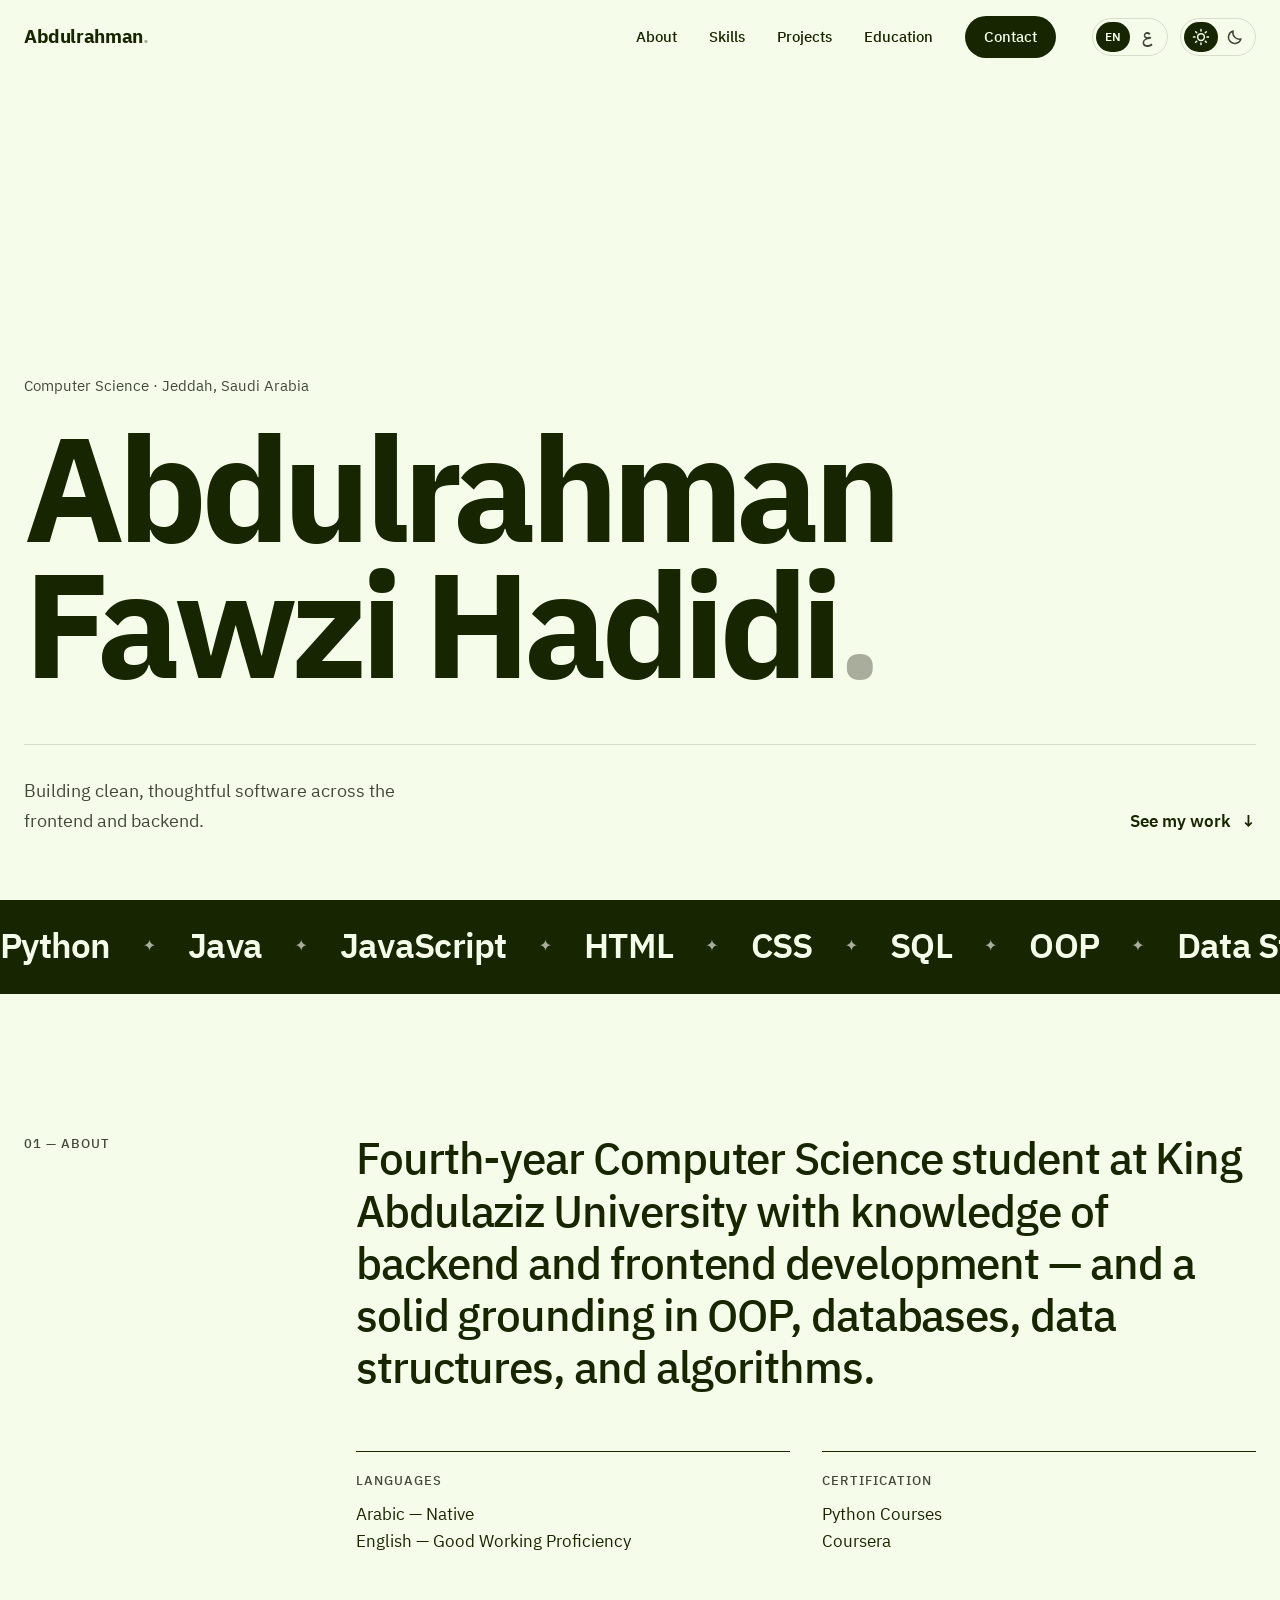
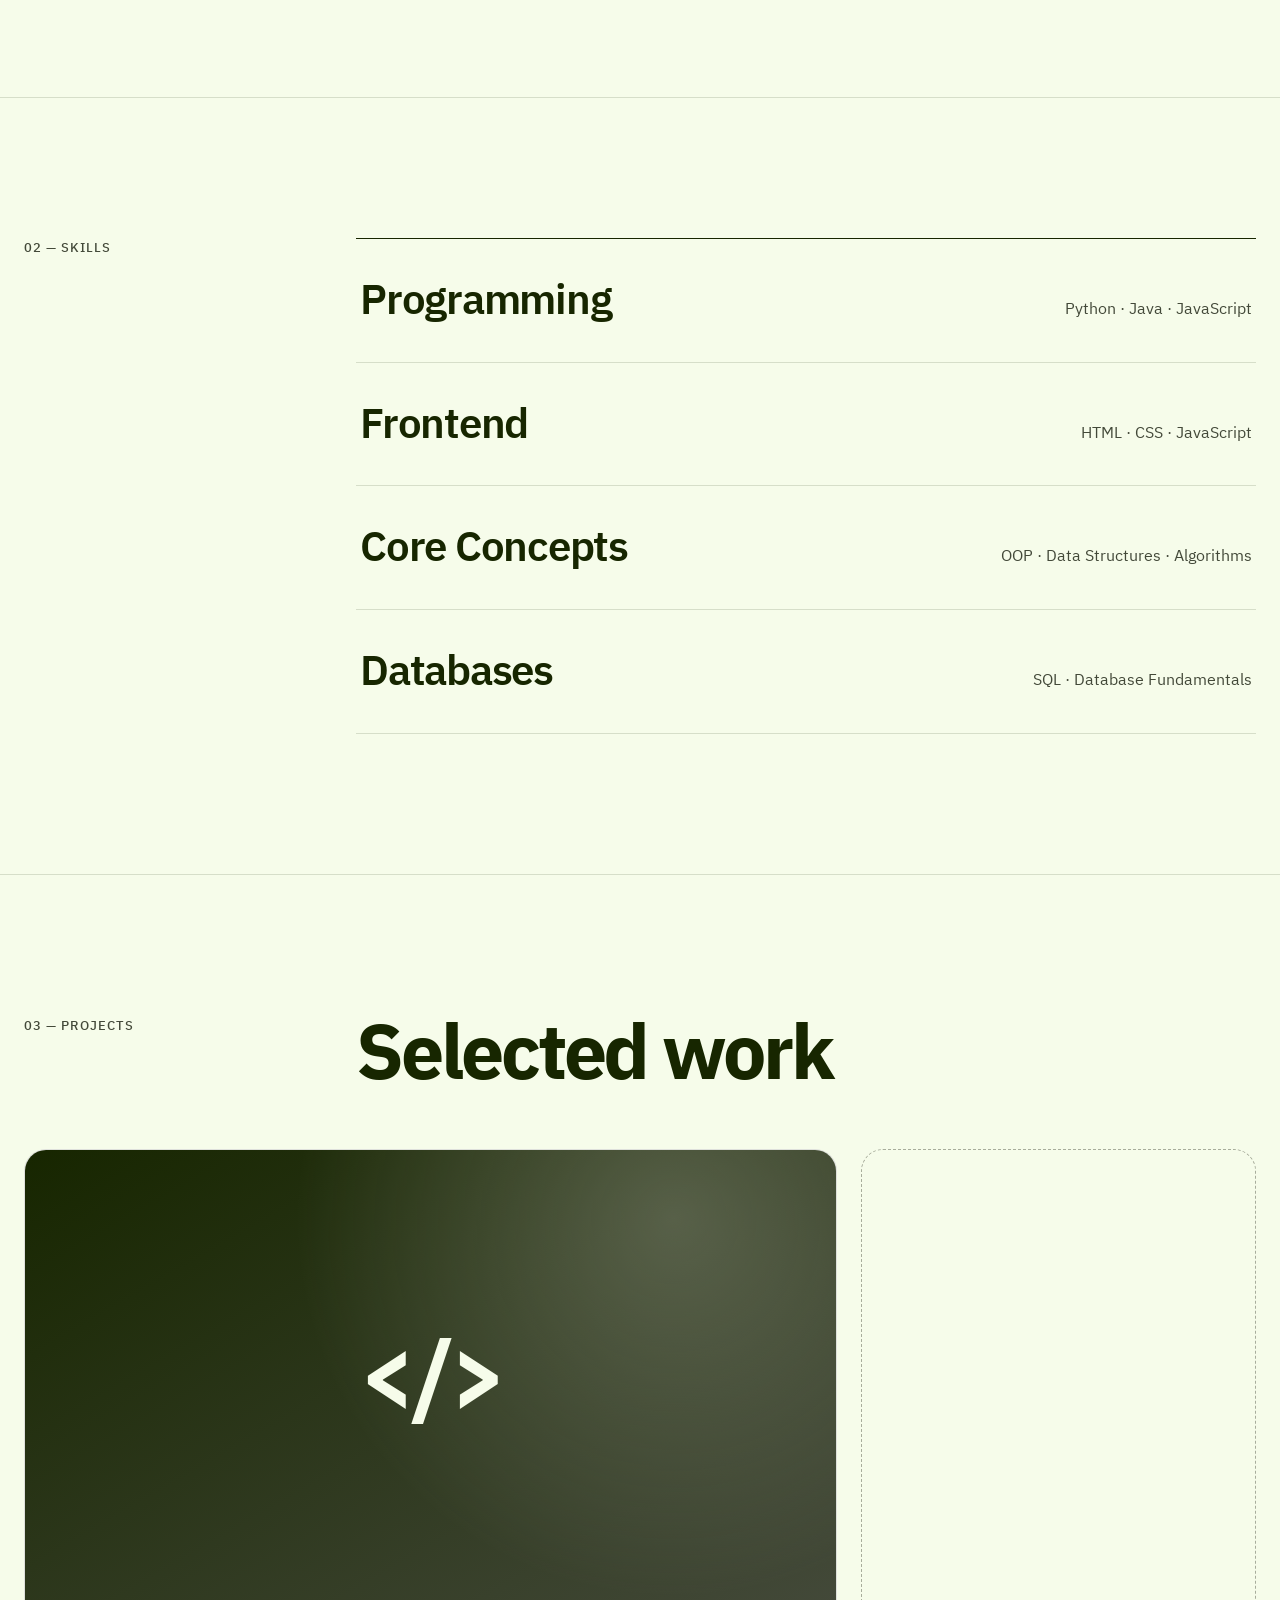
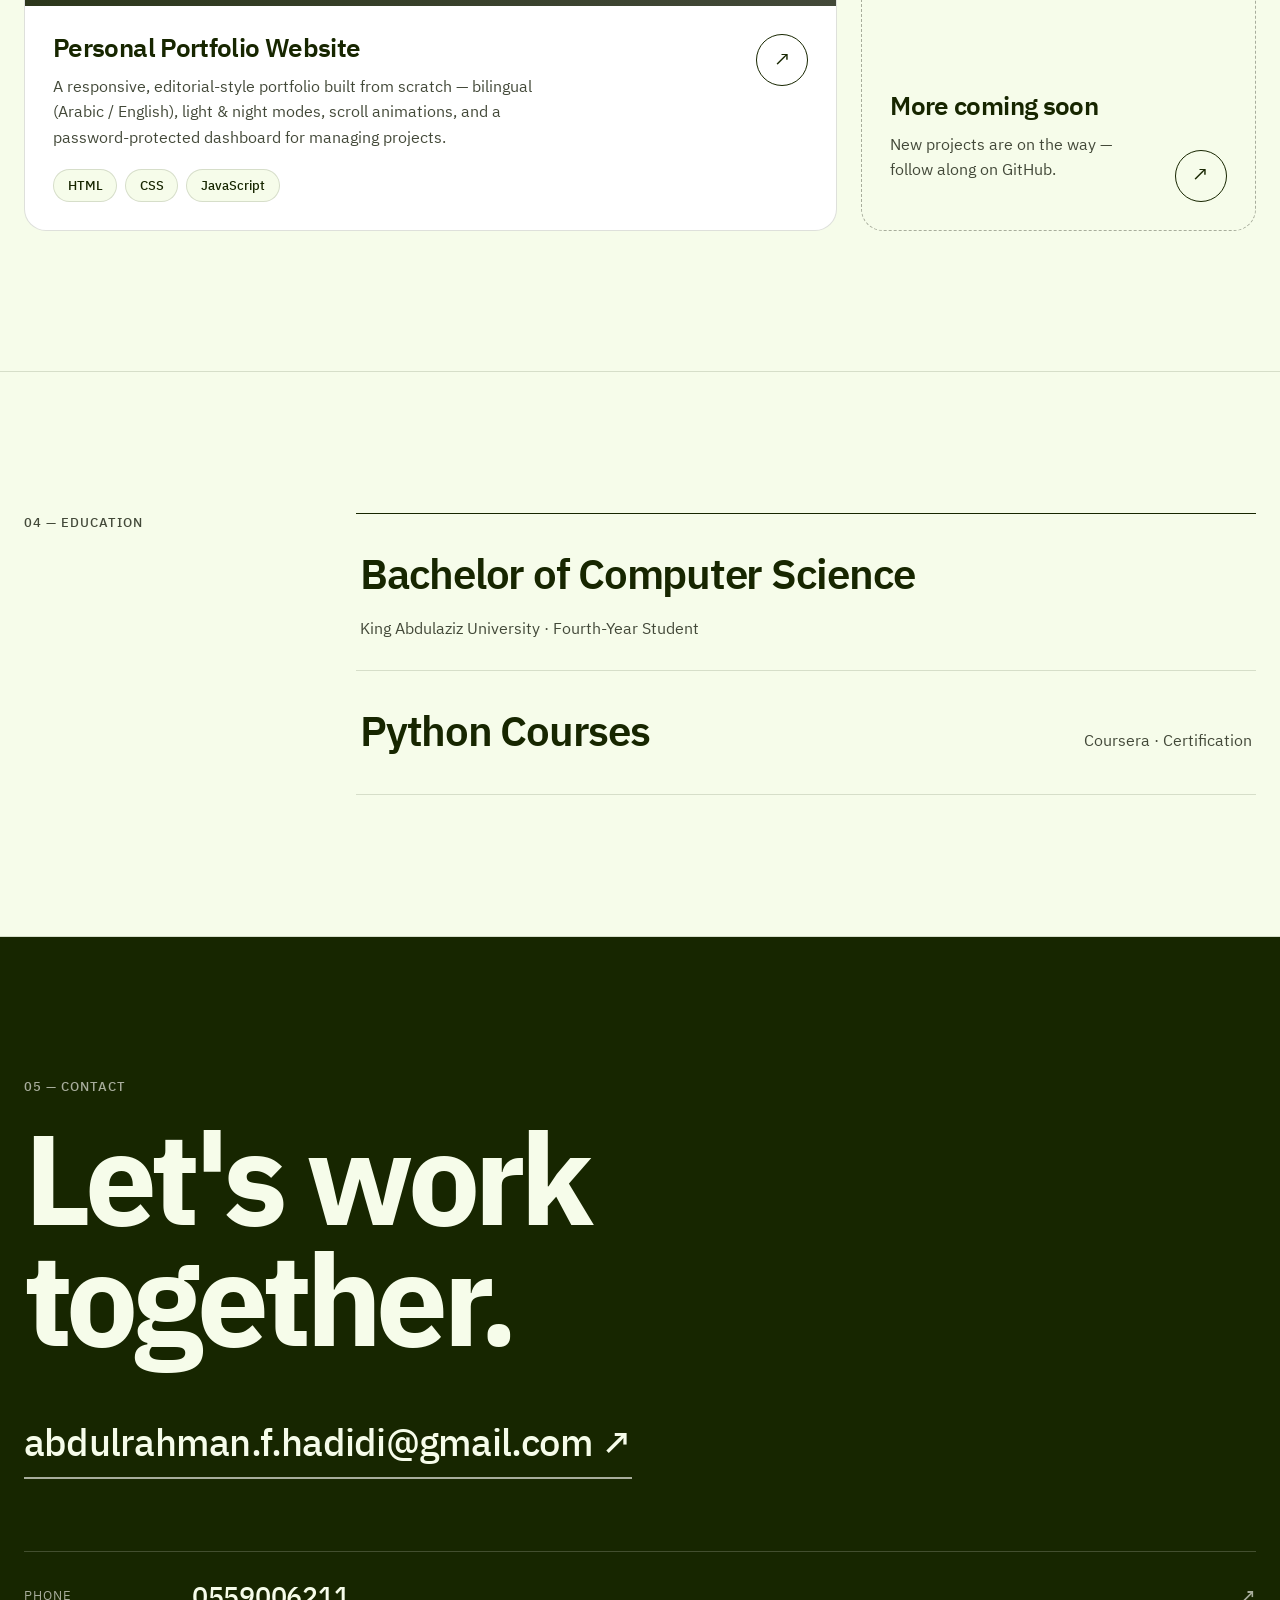
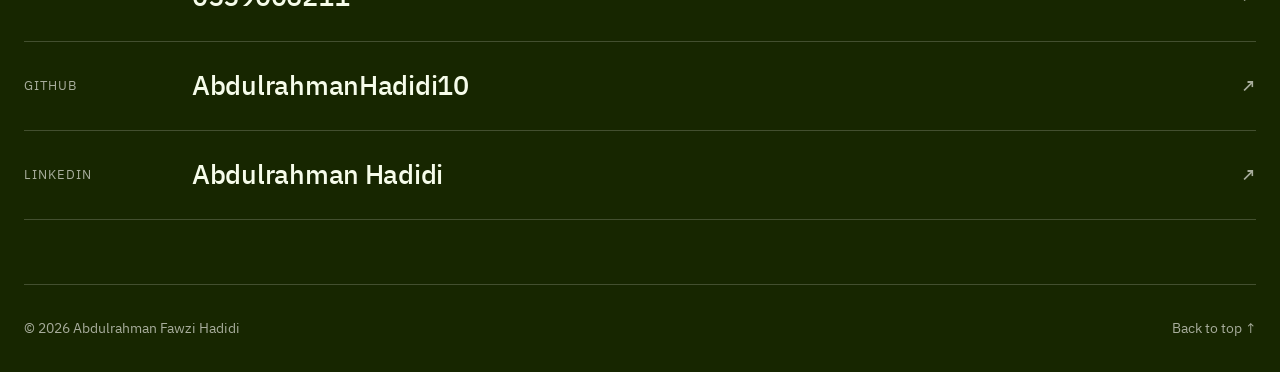
==== index.html @ 5720af67 "Portfolio website: bilingual (AR/EN), light/night modes, projects dashboard Co-Authored-By: Claude O" ====
<!DOCTYPE html>
<html lang="en" dir="ltr">
<head>
  <meta charset="UTF-8">
  <meta name="viewport" content="width=device-width, initial-scale=1.0">
  <title>Abdulrahman Hadidi — Portfolio</title>
  <meta name="description" content="Portfolio of Abdulrahman Fawzi Hadidi, Computer Science student at King Abdulaziz University.">
  <link rel="preconnect" href="https://fonts.googleapis.com">
  <link rel="preconnect" href="https://fonts.gstatic.com" crossorigin>
  <link href="https://fonts.googleapis.com/css2?family=IBM+Plex+Sans+Arabic:wght@300;400;500;600;700&display=swap" rel="stylesheet">
  <link rel="stylesheet" href="style.css">
  <script>
    // Apply saved/system theme + language before paint to avoid a flash
    (function () {
      var t, l, d = document.documentElement;
      try { t = localStorage.getItem("theme"); l = localStorage.getItem("lang"); } catch (e) {}
      if (!t) t = matchMedia("(prefers-color-scheme: dark)").matches ? "dark" : "light";
      var q = (location.search.match(/[?&]lang=(ar|en)\b/) || [])[1];
      if (q) l = q;
      if (!l) l = (navigator.language || "").toLowerCase().indexOf("ar") === 0 ? "ar" : "en";
      d.setAttribute("data-theme", t);
      d.setAttribute("lang", l);
      d.setAttribute("dir", l === "ar" ? "rtl" : "ltr");
    })();
  </script>
</head>
<body>
  <header class="nav">
    <a href="#home" class="logo"><span data-i18n="logo">Abdulrahman</span><b>.</b></a>
    <div class="nav-right">
      <div class="seg lang-switch" role="radiogroup" aria-label="Language">
        <span class="seg-thumb" aria-hidden="true"></span>
        <button type="button" role="radio" data-lang-value="en" title="English">EN</button>
        <button type="button" role="radio" data-lang-value="ar" title="العربية" class="ar-glyph">ع</button>
      </div>
      <div class="seg theme-switch" role="radiogroup" aria-label="Color theme">
        <span class="seg-thumb" aria-hidden="true"></span>
        <button type="button" role="radio" data-theme-value="light" data-i18n-label="theme.light" aria-label="Light mode" title="Light mode">
          <svg viewBox="0 0 24 24" width="18" height="18" fill="none" stroke="currentColor" stroke-width="2" stroke-linecap="round"><circle cx="12" cy="12" r="4.5"/><path d="M12 2v2M12 20v2M4.9 4.9l1.4 1.4M17.7 17.7l1.4 1.4M2 12h2M20 12h2M4.9 19.1l1.4-1.4M17.7 6.3l1.4-1.4"/></svg>
        </button>
        <button type="button" role="radio" data-theme-value="dark" data-i18n-label="theme.dark" aria-label="Night mode" title="Night mode">
          <svg viewBox="0 0 24 24" width="18" height="18" fill="none" stroke="currentColor" stroke-width="2" stroke-linecap="round" stroke-linejoin="round"><path d="M20 14.5A8.5 8.5 0 0 1 9.5 4a8.5 8.5 0 1 0 10.5 10.5z"/></svg>
        </button>
      </div>
      <button class="nav-toggle" aria-label="Toggle menu" aria-expanded="false">
        <span></span><span></span>
      </button>
    </div>
    <nav class="nav-links">
      <a href="#about" data-i18n="nav.about">About</a>
      <a href="#skills" data-i18n="nav.skills">Skills</a>
      <a href="#projects" data-i18n="nav.projects">Projects</a>
      <a href="#education" data-i18n="nav.education">Education</a>
      <a href="#contact" class="nav-cta" data-i18n="nav.contact">Contact</a>
    </nav>
  </header>

  <main>
    <!-- HERO -->
    <section id="home" class="hero">
      <div class="container">
        <p class="eyebrow split-line"><span data-i18n="hero.eyebrow">Computer Science · Jeddah, Saudi Arabia</span></p>
        <h1 class="hero-title">
          <span class="split-line"><span data-i18n="hero.l1">Abdulrahman</span></span>
          <span class="split-line"><span data-i18n="hero.l2">Fawzi Hadidi<em>.</em></span></span>
        </h1>
        <div class="hero-bottom">
          <p class="hero-sub split-line"><span data-i18n="hero.sub">Building clean, thoughtful software across the frontend and backend.</span></p>
          <a href="#projects" class="arrow-link split-line"><span data-i18n="hero.cta">See my work <i>↓</i></span></a>
        </div>
      </div>
    </section>

    <!-- MARQUEE -->
    <div class="marquee" aria-hidden="true">
      <div class="marquee-track">
        <span>Python</span><b>✦</b><span>Java</span><b>✦</b><span>JavaScript</span><b>✦</b><span>HTML</span><b>✦</b><span>CSS</span><b>✦</b><span>SQL</span><b>✦</b><span>OOP</span><b>✦</b><span>Data Structures</span><b>✦</b><span>Algorithms</span><b>✦</b>
        <span>Python</span><b>✦</b><span>Java</span><b>✦</b><span>JavaScript</span><b>✦</b><span>HTML</span><b>✦</b><span>CSS</span><b>✦</b><span>SQL</span><b>✦</b><span>OOP</span><b>✦</b><span>Data Structures</span><b>✦</b><span>Algorithms</span><b>✦</b>
      </div>
    </div>

    <!-- ABOUT -->
    <section id="about" class="section">
      <div class="container split">
        <p class="label reveal" data-i18n="about.label">01 — About</p>
        <div>
          <p class="statement reveal" data-i18n="about.text">
            Fourth-year Computer Science student at King Abdulaziz University with knowledge of
            backend and frontend development — and a solid grounding in OOP, databases,
            data structures, and algorithms.
          </p>
          <div class="facts">
            <div class="fact reveal"><span class="label" data-i18n="about.langsLabel">Languages</span><p data-i18n="about.langs">Arabic — Native<br>English — Good Working Proficiency</p></div>
            <div class="fact reveal"><span class="label" data-i18n="about.certLabel">Certification</span><p data-i18n="about.cert">Python Courses<br>Coursera</p></div>
          </div>
        </div>
      </div>
    </section>

    <!-- SKILLS -->
    <section id="skills" class="section">
      <div class="container split">
        <p class="label reveal" data-i18n="skills.label">02 — Skills</p>
        <ul class="rows">
          <li class="row reveal"><span class="row-title" data-i18n="skills.prog">Programming</span><span class="row-meta">Python · Java · JavaScript</span></li>
          <li class="row reveal"><span class="row-title" data-i18n="skills.front">Frontend</span><span class="row-meta">HTML · CSS · JavaScript</span></li>
          <li class="row reveal"><span class="row-title" data-i18n="skills.core">Core Concepts</span><span class="row-meta" data-i18n="skills.coreMeta">OOP · Data Structures · Algorithms</span></li>
          <li class="row reveal"><span class="row-title" data-i18n="skills.db">Databases</span><span class="row-meta" data-i18n="skills.dbMeta">SQL · Database Fundamentals</span></li>
        </ul>
      </div>
    </section>

    <!-- PROJECTS (rendered from projects.js) -->
    <section id="projects" class="section">
      <div class="container">
        <div class="split">
          <p class="label reveal" data-i18n="projects.label">03 — Projects</p>
          <h2 class="section-title reveal" data-i18n="projects.title">Selected work</h2>
        </div>
        <div class="projects-grid" id="projects-grid"></div>
      </div>
    </section>

    <!-- EDUCATION -->
    <section id="education" class="section">
      <div class="container split">
        <p class="label reveal" data-i18n="edu.label">04 — Education</p>
        <ul class="rows">
          <li class="row reveal">
            <span class="row-title" data-i18n="edu.degree">Bachelor of Computer Science</span>
            <span class="row-meta" data-i18n="edu.degreeMeta">King Abdulaziz University · Fourth-Year Student</span>
          </li>
          <li class="row reveal">
            <span class="row-title" data-i18n="edu.python">Python Courses</span>
            <span class="row-meta" data-i18n="edu.pythonMeta">Coursera · Certification</span>
          </li>
        </ul>
      </div>
    </section>

    <!-- CONTACT -->
    <section id="contact" class="contact">
      <div class="container">
        <p class="label reveal" data-i18n="contact.label">05 — Contact</p>
        <h2 class="contact-title reveal" data-i18n="contact.title">Let's work<br>together.</h2>
        <a href="mailto:abdulrahman.f.hadidi@gmail.com" class="big-link reveal"><bdi>abdulrahman.f.hadidi@gmail.com</bdi> <i>↗</i></a>
        <ul class="contact-list">
          <li class="reveal"><a href="tel:+966559006211"><span data-i18n="contact.phone">Phone</span><bdi>0559006211</bdi></a></li>
          <li class="reveal"><a href="https://github.com/AbdulrahmanHadidi10" target="_blank" rel="noopener"><span>GitHub</span><bdi>AbdulrahmanHadidi10</bdi></a></li>
          <li class="reveal"><a href="https://www.linkedin.com/in/abdulrahman-hadidi-591491365/" target="_blank" rel="noopener"><span>LinkedIn</span><bdi data-i18n="contact.linkedinName">Abdulrahman Hadidi</bdi></a></li>
        </ul>
      </div>
      <footer class="footer container">
        <p>&copy; <span id="year"></span> <span data-i18n="footer.name">Abdulrahman Fawzi Hadidi</span></p>
        <a href="#home" class="to-top" data-i18n="footer.top">Back to top ↑</a>
      </footer>
    </section>
  </main>

  <script src="projects.js"></script>
  <script src="script.js"></script>
</body>
</html>
---- style.css ----
/* ===== Palette ===== */
:root {
  --olive: #172600;   /* darker deep green */
  --moss: #434939;    /* grey olive */
  --sage: #A8AD9C;    /* light sage */
  --cream: #F6FCEA;   /* cream */
  --ease: cubic-bezier(.22, 1, .36, 1);
}

/* Light theme (default) */
:root,
[data-theme="light"] {
  color-scheme: light;
  --bg: var(--cream);
  --fg: var(--olive);
  --muted: var(--moss);
  --accent: var(--sage);
  --surface: #ffffff;
  --fill: var(--olive);        /* solid fills: buttons, row hover */
  --on-fill: var(--cream);
  --band: var(--olive);        /* marquee + contact section */
  --on-band: var(--cream);
  --line: rgba(23, 38, 0, 0.14);
  --nav-bg: rgba(246, 252, 234, 0.85);
}

/* Night theme */
[data-theme="dark"] {
  color-scheme: dark;
  --bg: #0b1200;
  --fg: var(--cream);
  --muted: var(--sage);
  --accent: var(--sage);
  --surface: #131d02;
  --fill: var(--cream);
  --on-fill: var(--olive);
  --band: var(--olive);
  --on-band: var(--cream);
  --line: rgba(246, 252, 234, 0.13);
  --nav-bg: rgba(11, 18, 0, 0.85);
}

* { box-sizing: border-box; margin: 0; padding: 0; }

html { scroll-behavior: smooth; }

body {
  font-family: "IBM Plex Sans Arabic", system-ui, -apple-system, "Segoe UI", sans-serif;
  background: var(--bg);
  color: var(--fg);
  line-height: 1.6;
  -webkit-font-smoothing: antialiased;
  transition: background-color .5s var(--ease), color .5s var(--ease);
}

::selection { background: var(--fill); color: var(--on-fill); }

a { color: inherit; text-decoration: none; }
ul { list-style: none; }

.container { width: min(1240px, 100% - 3rem); margin-inline: auto; }

.label {
  font-size: .8rem; font-weight: 500; letter-spacing: .08em;
  text-transform: uppercase; color: var(--muted);
}

/* ===== Nav (hides on scroll down) ===== */
.nav {
  position: fixed; inset: 0 0 auto 0; z-index: 50;
  display: flex; align-items: center; justify-content: space-between; gap: 1rem;
  padding: 1rem 1.5rem;
  background: var(--nav-bg);
  backdrop-filter: blur(10px);
  transition: transform .5s var(--ease), border-color .3s, background-color .5s;
  border-bottom: 1px solid transparent;
}
.nav.scrolled { border-color: var(--line); }
.nav.hidden { transform: translateY(-100%); }

.logo { font-weight: 700; font-size: 1.2rem; letter-spacing: -.02em; margin-inline-end: auto; }
.logo b { color: var(--accent); }

.nav-links { display: flex; align-items: center; gap: 2rem; }
.nav-links a {
  font-size: .95rem; font-weight: 500; position: relative;
  background: linear-gradient(currentColor, currentColor) 0 100% / 0 1.5px no-repeat;
  transition: background-size .4s var(--ease);
}
.nav-links a:hover { background-size: 100% 1.5px; }
.nav-links .nav-cta {
  background: var(--fill); color: var(--on-fill);
  padding: .55rem 1.2rem; border-radius: 999px;
  transition: opacity .3s, transform .3s var(--ease);
}
.nav-links .nav-cta:hover { opacity: .85; transform: scale(1.04); }

.nav-right { display: flex; align-items: center; gap: .75rem; order: 3; }

/* ===== Segmented switches (language + theme) ===== */
.seg {
  --seg-w: 34px;
  position: relative; display: inline-flex; padding: 3px; direction: ltr;
  border: 1px solid var(--line); border-radius: 999px;
}
.seg button {
  position: relative; z-index: 1;
  width: var(--seg-w); height: 30px; display: grid; place-items: center;
  background: none; border: 0; border-radius: 999px; cursor: pointer;
  font-family: inherit; font-weight: 600; font-size: .78rem; line-height: 1;
  color: var(--muted); transition: color .4s var(--ease);
}
.seg .ar-glyph { font-size: 1rem; }
.seg button:hover { color: var(--fg); }
.seg button[aria-checked="true"] { color: var(--on-fill); }
.seg button:focus-visible { outline: 2px solid var(--accent); outline-offset: 2px; }
.seg-thumb {
  position: absolute; top: 3px; left: 3px; width: var(--seg-w); height: 30px;
  border-radius: 999px; background: var(--fill);
  transition: transform .5s var(--ease), background-color .5s;
}
[data-theme="dark"] .theme-switch .seg-thumb,
[lang="ar"] .lang-switch .seg-thumb { transform: translateX(var(--seg-w)); }

.nav-toggle { display: none; background: none; border: 0; cursor: pointer; width: 32px; height: 32px; position: relative; }
.nav-toggle span { position: absolute; left: 4px; right: 4px; height: 2px; background: var(--fg); transition: transform .4s var(--ease); }
.nav-toggle span:first-child { top: 11px; }
.nav-toggle span:last-child { top: 19px; }

/* ===== Line reveal (load) ===== */
/* padding gives room for descenders/dots (e.g. the dots under ي) so the clip doesn't cut them */
.split-line { display: block; overflow: hidden; padding-bottom: .18em; margin-bottom: -.18em; }
[lang="ar"] .split-line { padding-block: .08em .38em; margin-block: -.08em -.38em; }
.split-line > span {
  display: inline-block; transform: translateY(110%);
  transition: transform 1.1s var(--ease);
}
.loaded .split-line > span { transform: none; }

/* ===== Hero ===== */
.hero {
  min-height: 100vh; display: flex; align-items: flex-end;
  padding: 8rem 0 4rem;
}
.eyebrow { font-size: .95rem; color: var(--muted); margin-bottom: 1.5rem; }
.hero-title {
  font-size: clamp(3.2rem, 11.5vw, 10.5rem);
  font-weight: 700; line-height: .92; letter-spacing: -.045em;
}
.hero-title em { font-style: normal; color: var(--accent); }
.hero-bottom {
  display: flex; flex-wrap: wrap; gap: 2rem;
  justify-content: space-between; align-items: flex-end;
  margin-top: 3rem; padding-top: 2rem; border-top: 1px solid var(--line);
}
.hero-sub { max-width: 420px; font-size: 1.15rem; color: var(--muted); }

.arrow-link { font-weight: 600; font-size: 1.05rem; }
.arrow-link i { display: inline-block; font-style: normal; margin-inline-start: .35rem; transition: transform .4s var(--ease); }
.arrow-link:hover i { transform: translateY(5px); }

/* ===== Marquee ===== */
.marquee {
  background: var(--band); color: var(--on-band);
  overflow: hidden; padding: 1.1rem 0; white-space: nowrap; direction: ltr;
  border-block: 1px solid var(--line);
}
.marquee-track { display: inline-flex; align-items: center; gap: 2rem; animation: marquee 32s linear infinite; }
.marquee-track span { font-size: clamp(1.4rem, 3vw, 2.2rem); font-weight: 600; letter-spacing: -.02em; }
.marquee-track b { color: var(--sage); font-weight: 400; }
.marquee:hover .marquee-track { animation-play-state: paused; }
@keyframes marquee { to { transform: translateX(-50%); } }

/* ===== Sections ===== */
.section { padding-block: clamp(5rem, 11vw, 9rem); border-bottom: 1px solid var(--line); }
.split { display: grid; grid-template-columns: 1fr 3fr; gap: 2rem; align-items: start; }

.statement {
  font-size: clamp(1.6rem, 3.4vw, 2.8rem); font-weight: 500;
  line-height: 1.2; letter-spacing: -.025em;
}
.facts { display: grid; grid-template-columns: repeat(auto-fit, minmax(220px, 1fr)); gap: 2rem; margin-top: 3.5rem; }
.fact { border-top: 1px solid var(--fg); padding-top: 1rem; }
.fact p { margin-top: .5rem; font-size: 1.05rem; }

.section-title {
  font-size: clamp(2.4rem, 6vw, 5rem); font-weight: 700;
  letter-spacing: -.04em; line-height: 1;
}

/* ===== Editorial rows ===== */
.rows { border-top: 1px solid var(--fg); }
.row {
  position: relative; overflow: hidden;
  display: flex; flex-wrap: wrap; justify-content: space-between; align-items: baseline; gap: .5rem 2rem;
  padding: 1.75rem .25rem; border-bottom: 1px solid var(--line);
  cursor: default; isolation: isolate;
}
.row::before {
  content: ""; position: absolute; inset: 0; z-index: -1;
  background: var(--fill); transform: scaleY(0); transform-origin: bottom;
  transition: transform .5s var(--ease);
}
.row-title {
  font-size: clamp(1.5rem, 3.4vw, 2.6rem); font-weight: 600; letter-spacing: -.03em;
  transition: transform .5s var(--ease), color .3s;
}
.row-meta { color: var(--muted); transition: color .3s; }
.row:hover::before { transform: scaleY(1); }
.row:hover .row-title { color: var(--on-fill); transform: translateX(1rem); }
.row:hover .row-meta { color: var(--on-fill); opacity: .75; }

/* ===== Projects ===== */
.projects-grid {
  display: grid; gap: 1.5rem; margin-top: 3.5rem;
  grid-template-columns: repeat(auto-fill, minmax(min(100%, 340px), 1fr));
}
.project-card.featured { grid-column: span 2; }
.project-thumb img { width: 100%; height: 100%; object-fit: cover; display: block; transition: transform 1s var(--ease); }
.project-card:hover .project-thumb img { transform: scale(1.06); }
.project-card {
  display: flex; flex-direction: column; border-radius: 22px; overflow: hidden;
  background: var(--surface); border: 1px solid var(--line);
  transition: transform .6s var(--ease), background-color .5s;
}
.project-card:hover { transform: translateY(-6px); }

.project-thumb { aspect-ratio: 16 / 9; overflow: hidden; background: var(--olive); }
.thumb-inner {
  width: 100%; height: 100%; display: grid; place-items: center; gap: 1rem;
  align-content: center;
  background:
    radial-gradient(circle at 80% 15%, rgba(168,173,156,.35), transparent 50%),
    linear-gradient(150deg, var(--olive), var(--moss));
  transition: transform 1s var(--ease);
}
.project-card:hover .thumb-inner { transform: scale(1.06); }
.thumb-code { font-size: clamp(3rem, 8vw, 6rem); font-weight: 700; color: var(--cream); letter-spacing: -.05em; }
.thumb-swatches { display: flex; gap: .5rem; }
.thumb-swatches i { width: 28px; height: 28px; border-radius: 50%; border: 2px solid rgba(246,252,234,.4); }
.thumb-swatches i:nth-child(1) { background: var(--olive); }
.thumb-swatches i:nth-child(2) { background: var(--moss); }
.thumb-swatches i:nth-child(3) { background: var(--sage); }
.thumb-swatches i:nth-child(4) { background: var(--cream); }

.project-info {
  display: flex; justify-content: space-between; align-items: flex-start; gap: 1.5rem;
  padding: 1.75rem; flex: 1;
}
.project-info h3 { font-size: 1.6rem; font-weight: 600; letter-spacing: -.025em; line-height: 1.2; }
.project-info p { color: var(--muted); margin: .6rem 0 1.1rem; max-width: 520px; }

.circle-arrow {
  flex-shrink: 0; width: 52px; height: 52px; border-radius: 50%;
  display: grid; place-items: center; font-size: 1.3rem;
  border: 1px solid var(--fg);
  transition: background .4s var(--ease), color .4s, transform .5s var(--ease);
}
.project-card:hover .circle-arrow { background: var(--fill); color: var(--on-fill); transform: rotate(45deg); }

.project-soon { background: transparent; border: 1px dashed var(--accent); }
.project-soon .project-info { align-items: flex-end; }

.tags { display: flex; flex-wrap: wrap; gap: .5rem; }
.tags li {
  font-size: .82rem; font-weight: 500; padding: .3rem .85rem;
  border-radius: 999px; background: var(--bg); border: 1px solid var(--line);
}

/* ===== Contact ===== */
.contact { background: var(--band); color: var(--on-band); padding-top: clamp(5rem, 11vw, 9rem); }
.contact .label { color: var(--sage); }
.contact-title {
  font-size: clamp(3rem, 10vw, 8.5rem); font-weight: 700;
  line-height: .95; letter-spacing: -.045em; margin: 1.5rem 0 3rem;
}
.big-link {
  display: inline-block; font-size: clamp(1.1rem, 3.2vw, 2.4rem); font-weight: 500;
  letter-spacing: -.02em; word-break: break-all;
  background: linear-gradient(var(--sage), var(--sage)) 0 100% / 100% 2px no-repeat;
  padding-bottom: .3rem; transition: color .3s;
}
.big-link i { font-style: normal; display: inline-block; transition: transform .5s var(--ease); }
.big-link:hover { color: var(--sage); }
.big-link:hover i { transform: translate(4px, -4px); }

/* One contact per line: label · value · arrow */
.contact-list {
  display: flex; flex-direction: column;
  margin-top: 4.5rem; border-top: 1px solid rgba(168,173,156,.3);
}
.contact-list a {
  display: flex; align-items: center; gap: .5rem 1.5rem; flex-wrap: wrap;
  padding: 1.4rem 0; border-bottom: 1px solid rgba(168,173,156,.3);
  font-size: clamp(1.1rem, 2.4vw, 1.7rem); font-weight: 500; letter-spacing: -.01em;
  transition: color .3s, padding .4s var(--ease);
}
.contact-list a span {
  flex: 0 0 9rem; font-size: .8rem; font-weight: 400;
  text-transform: uppercase; letter-spacing: .08em; color: var(--sage);
}
.contact-list a bdi { flex: 1; min-width: 0; overflow-wrap: anywhere; }
.contact-list a::after {
  content: "↗"; font-size: 1.1rem; color: var(--sage);
  transition: transform .4s var(--ease), color .3s;
}
.contact-list a:hover { color: var(--sage); padding-inline-start: .75rem; }
.contact-list a:hover::after { transform: translate(3px, -3px); color: var(--cream); }
[dir="rtl"] .contact-list a bdi { text-align: right; }
[dir="rtl"] .contact-list a::after { content: "↖"; }
[dir="rtl"] .contact-list a:hover::after { transform: translate(-3px, -3px); }
[lang="ar"] .contact-list a span { letter-spacing: 0; font-size: .9rem; }
@media (max-width: 520px) {
  .contact-list a span { flex-basis: 100%; }
}

.footer {
  display: flex; flex-wrap: wrap; justify-content: space-between; gap: 1rem;
  margin-top: 4rem; padding-block: 2rem; border-top: 1px solid rgba(168,173,156,.3);
  font-size: .9rem; color: var(--sage);
}
.to-top:hover { color: var(--cream); }

/* ===== Scroll reveal ===== */
.reveal { opacity: 0; transform: translateY(40px); transition: opacity 1s var(--ease), transform 1s var(--ease); }
.reveal.visible { opacity: 1; transform: none; }

/* ===== Right-to-left (Arabic) ===== */
[dir="rtl"] .row:hover .row-title { transform: translateX(-1rem); }
[lang="ar"] .hero-title,
[lang="ar"] .contact-title { letter-spacing: 0; line-height: 1.2; }
[lang="ar"] .statement,
[lang="ar"] .section-title,
[lang="ar"] .row-title,
[lang="ar"] .project-info h3,
[lang="ar"] .logo,
[lang="ar"] .nav-links a { letter-spacing: 0; }
[lang="ar"] .statement { line-height: 1.5; }
[lang="ar"] .label { letter-spacing: 0; }
[lang="ar"] .contact-title { margin-top: 1rem; }

/* ===== Responsive ===== */
@media (min-width: 761px) {
  .nav-links { order: 2; margin-inline-end: 1.25rem; }
}

@media (max-width: 860px) {
  .split { grid-template-columns: 1fr; }
  .project-card.featured { grid-column: auto; }
}

@media (max-width: 420px) {
  .seg { --seg-w: 30px; }
  .nav-right { gap: .4rem; }
  .logo { font-size: 1.05rem; }
}

@media (max-width: 760px) {
  .nav-toggle { display: block; }
  .nav { backdrop-filter: none; }
  .nav-links {
    position: fixed; inset: 0; z-index: -1;
    flex-direction: column; justify-content: center; align-items: flex-start;
    gap: 1rem; padding: 2rem 1.5rem; background: var(--bg);
    clip-path: inset(0 0 100% 0); transition: clip-path .6s var(--ease);
  }
  .nav-links a { font-size: 2.4rem; font-weight: 600; letter-spacing: -.03em; }
  .nav-links .nav-cta { background: none; color: inherit; padding: 0; border-radius: 0; }
  .nav.open .nav-links { clip-path: inset(0 0 0 0); }
  .nav.open { background: transparent; }
  .nav.open .nav-toggle span:first-child { transform: translateY(4px) rotate(45deg); }
  .nav.open .nav-toggle span:last-child { transform: translateY(-4px) rotate(-45deg); }
  .row:hover .row-title { transform: translateX(.5rem); }
  [dir="rtl"] .row:hover .row-title { transform: translateX(-.5rem); }
}

@media (prefers-reduced-motion: reduce) {
  html { scroll-behavior: auto; }
  .reveal, .split-line > span { opacity: 1; transform: none; transition: none; }
  .marquee-track { animation: none; }
}
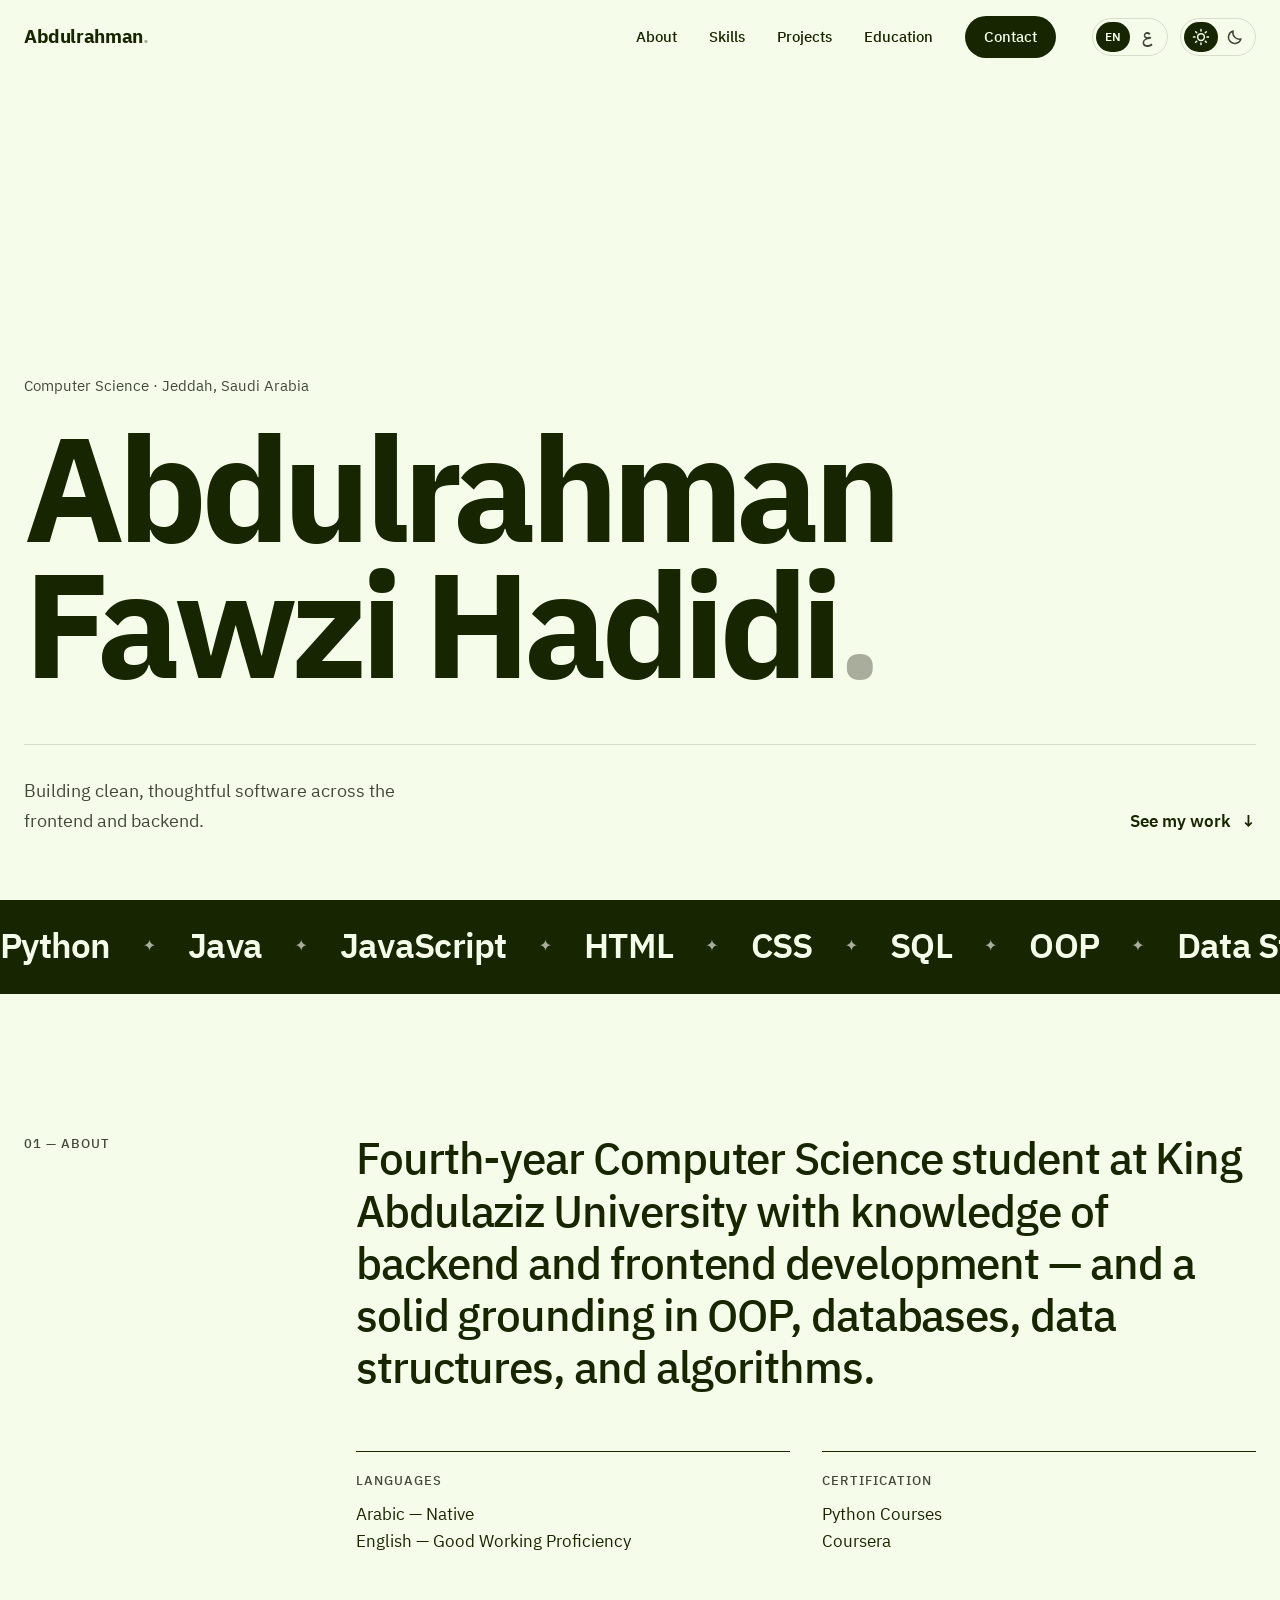
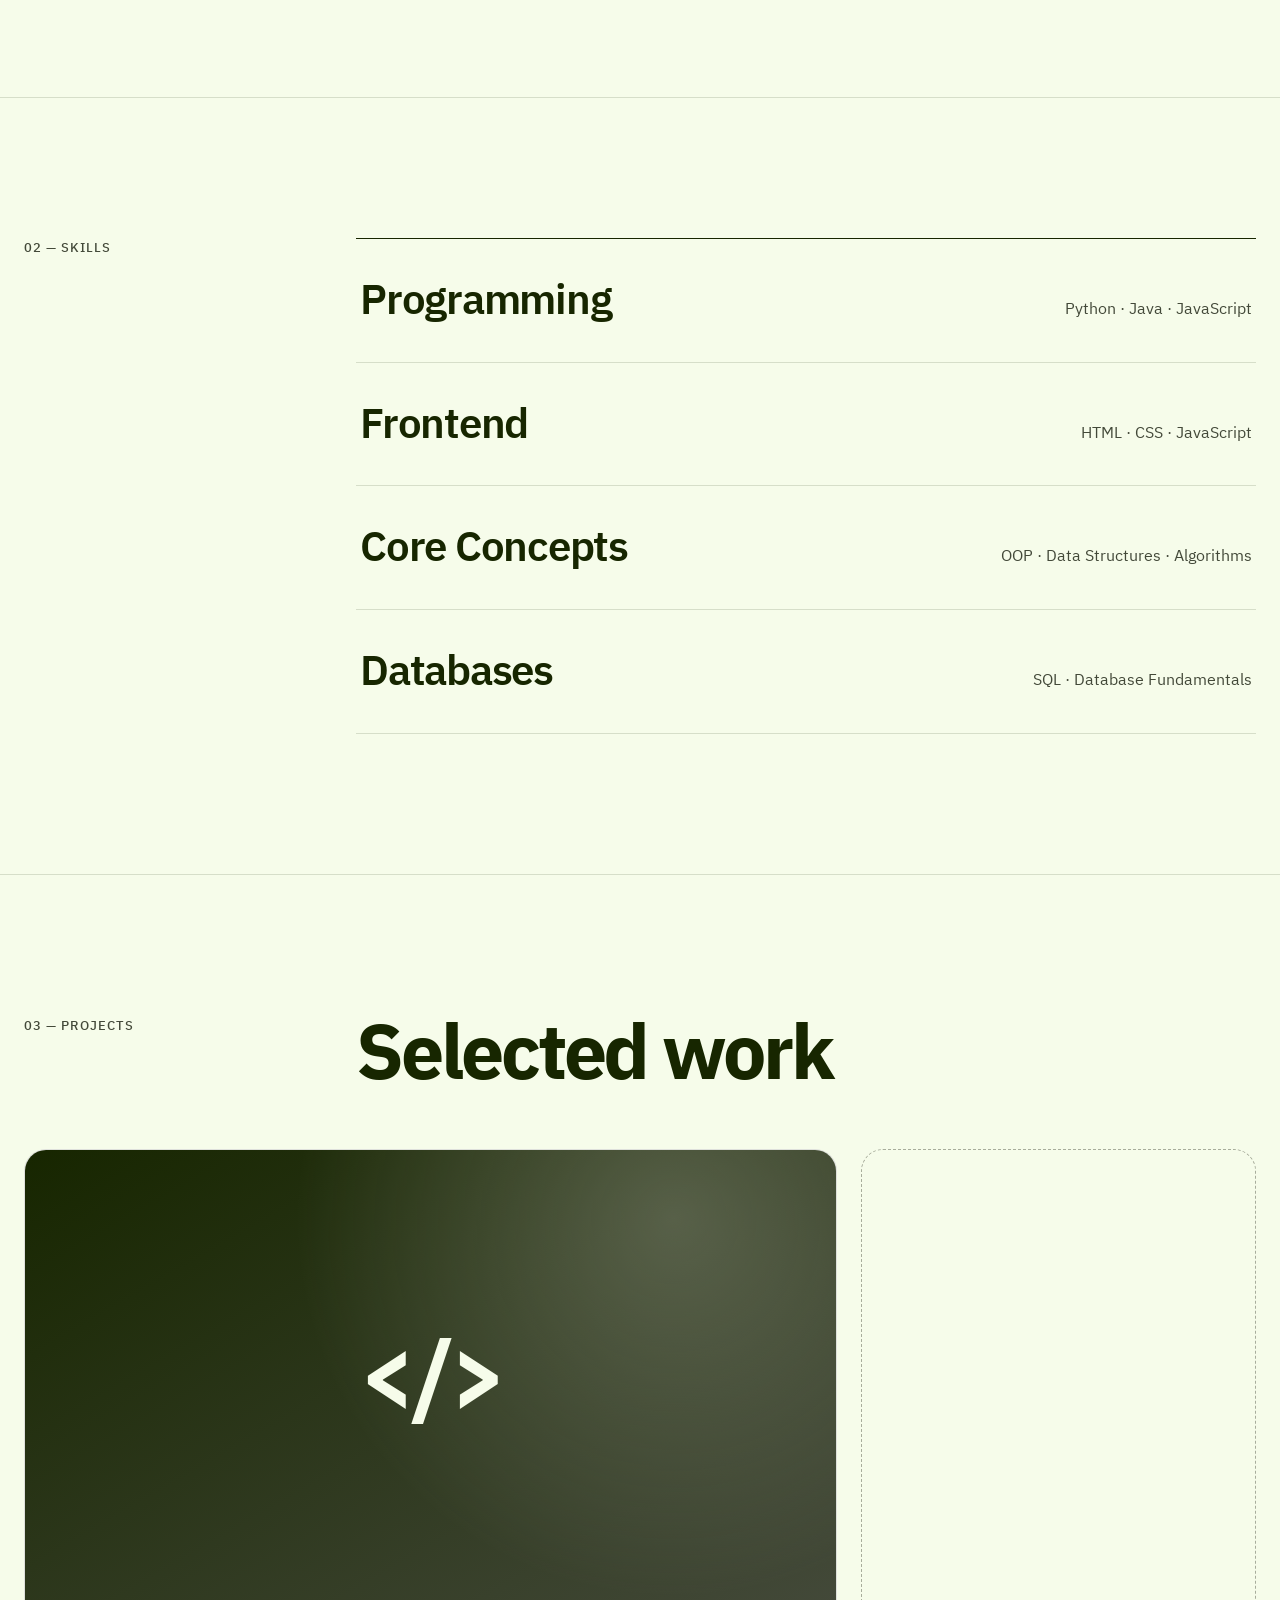
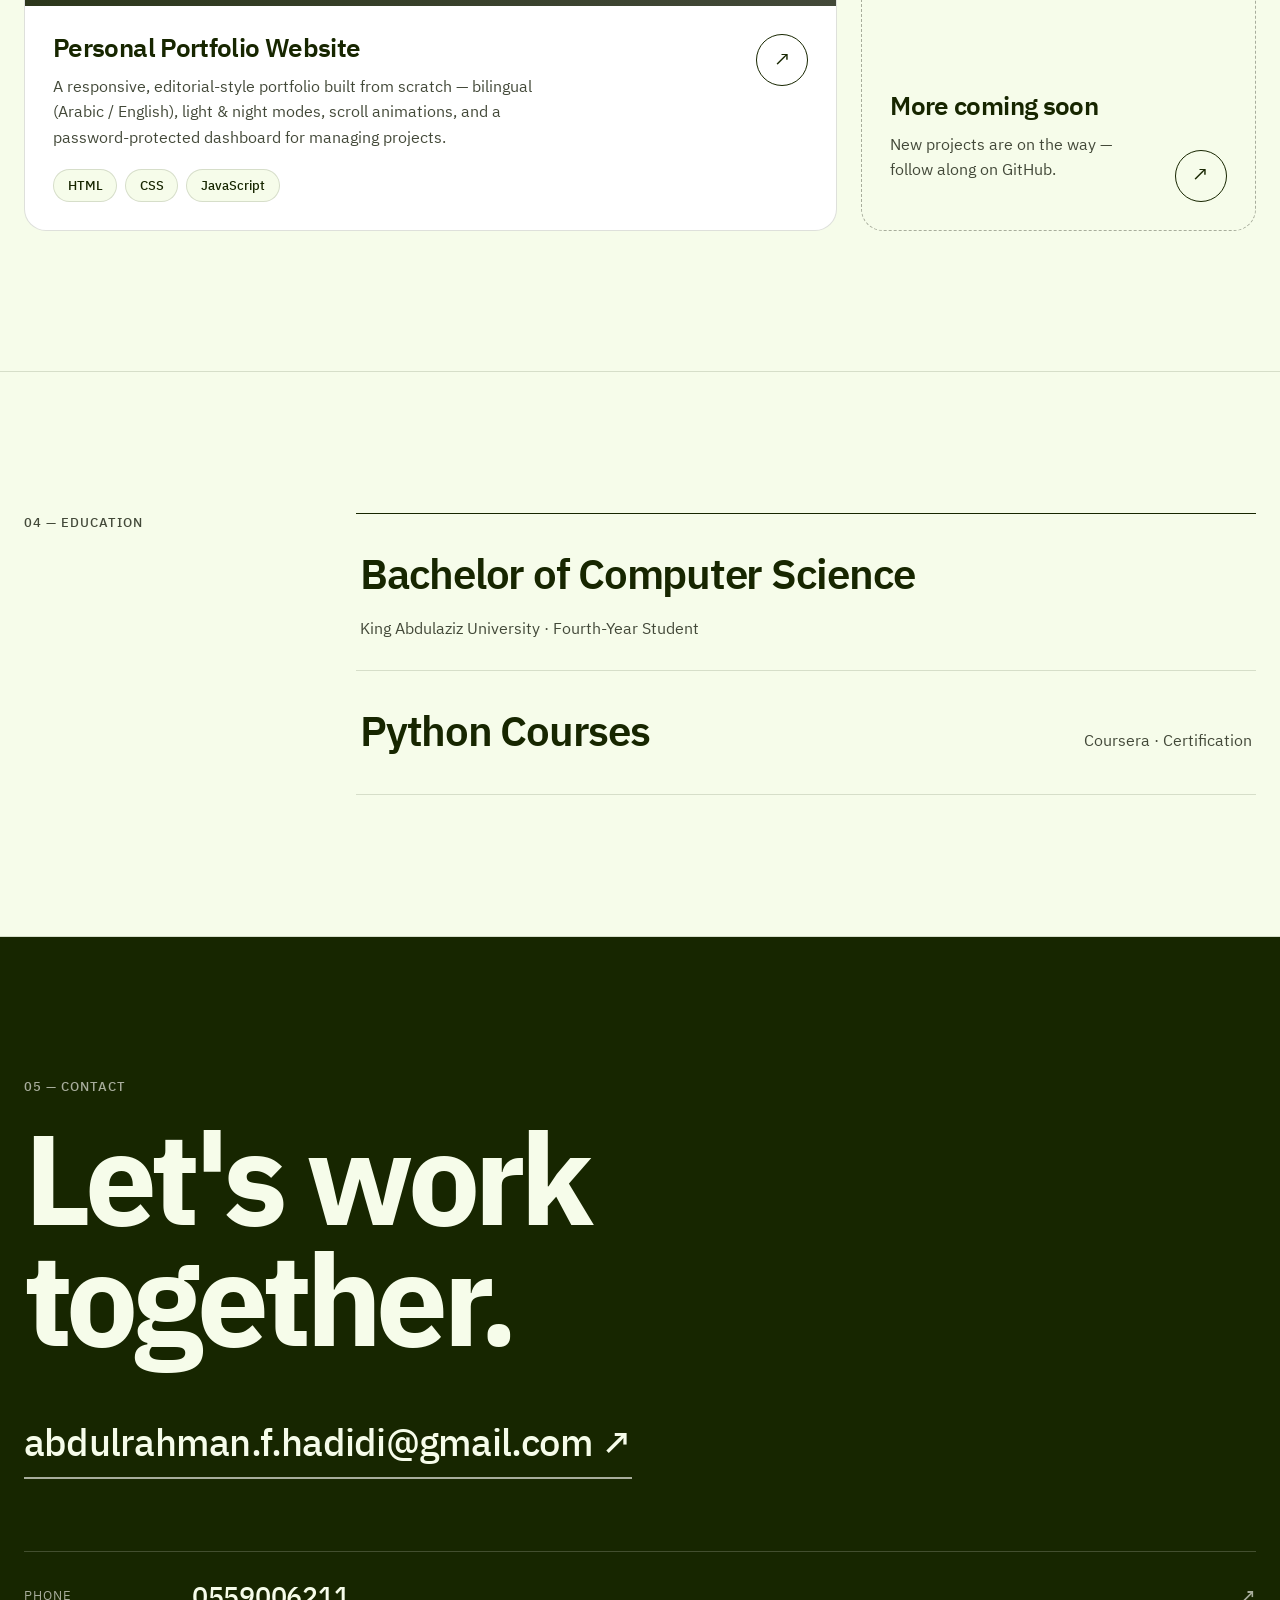
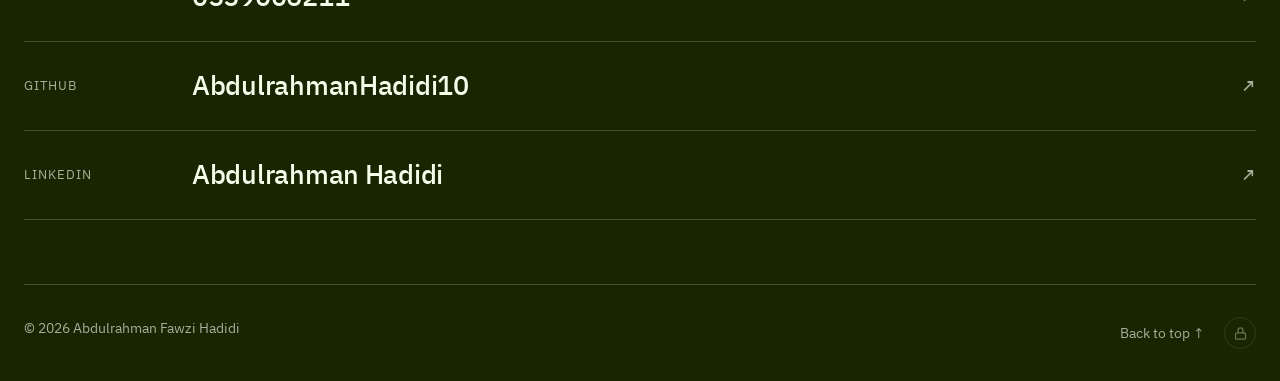
==== commit 345d6dcc: "Add discreet dashboard link (lock icon) in footer Co-Authored-By: Claude Opus 5.5 <noreply@anthropic" ====
--- a/index.html
+++ b/index.html
@@ -152,7 +152,12 @@
       </div>
       <footer class="footer container">
         <p>&copy; <span id="year"></span> <span data-i18n="footer.name">Abdulrahman Fawzi Hadidi</span></p>
-        <a href="#home" class="to-top" data-i18n="footer.top">Back to top ↑</a>
+        <div class="footer-right">
+          <a href="#home" class="to-top" data-i18n="footer.top">Back to top ↑</a>
+          <a href="dashboard.html" class="dash-link" data-i18n-label="footer.dash" aria-label="Dashboard" title="Dashboard">
+            <svg viewBox="0 0 24 24" width="15" height="15" fill="none" stroke="currentColor" stroke-width="2" stroke-linecap="round" stroke-linejoin="round"><rect x="4" y="11" width="16" height="10" rx="2"/><path d="M8 11V7a4 4 0 0 1 8 0v4"/></svg>
+          </a>
+        </div>
       </footer>
     </section>
   </main>
--- a/style.css
+++ b/style.css
@@ -320,6 +320,13 @@
   font-size: .9rem; color: var(--sage);
 }
 .to-top:hover { color: var(--cream); }
+.footer-right { display: flex; align-items: center; gap: 1.25rem; }
+.dash-link {
+  display: grid; place-items: center; width: 32px; height: 32px; border-radius: 50%;
+  border: 1px solid rgba(168,173,156,.3); opacity: .55;
+  transition: opacity .3s, color .3s, border-color .3s;
+}
+.dash-link:hover { opacity: 1; color: var(--cream); border-color: var(--sage); }
 
 /* ===== Scroll reveal ===== */
 .reveal { opacity: 0; transform: translateY(40px); transition: opacity 1s var(--ease), transform 1s var(--ease); }
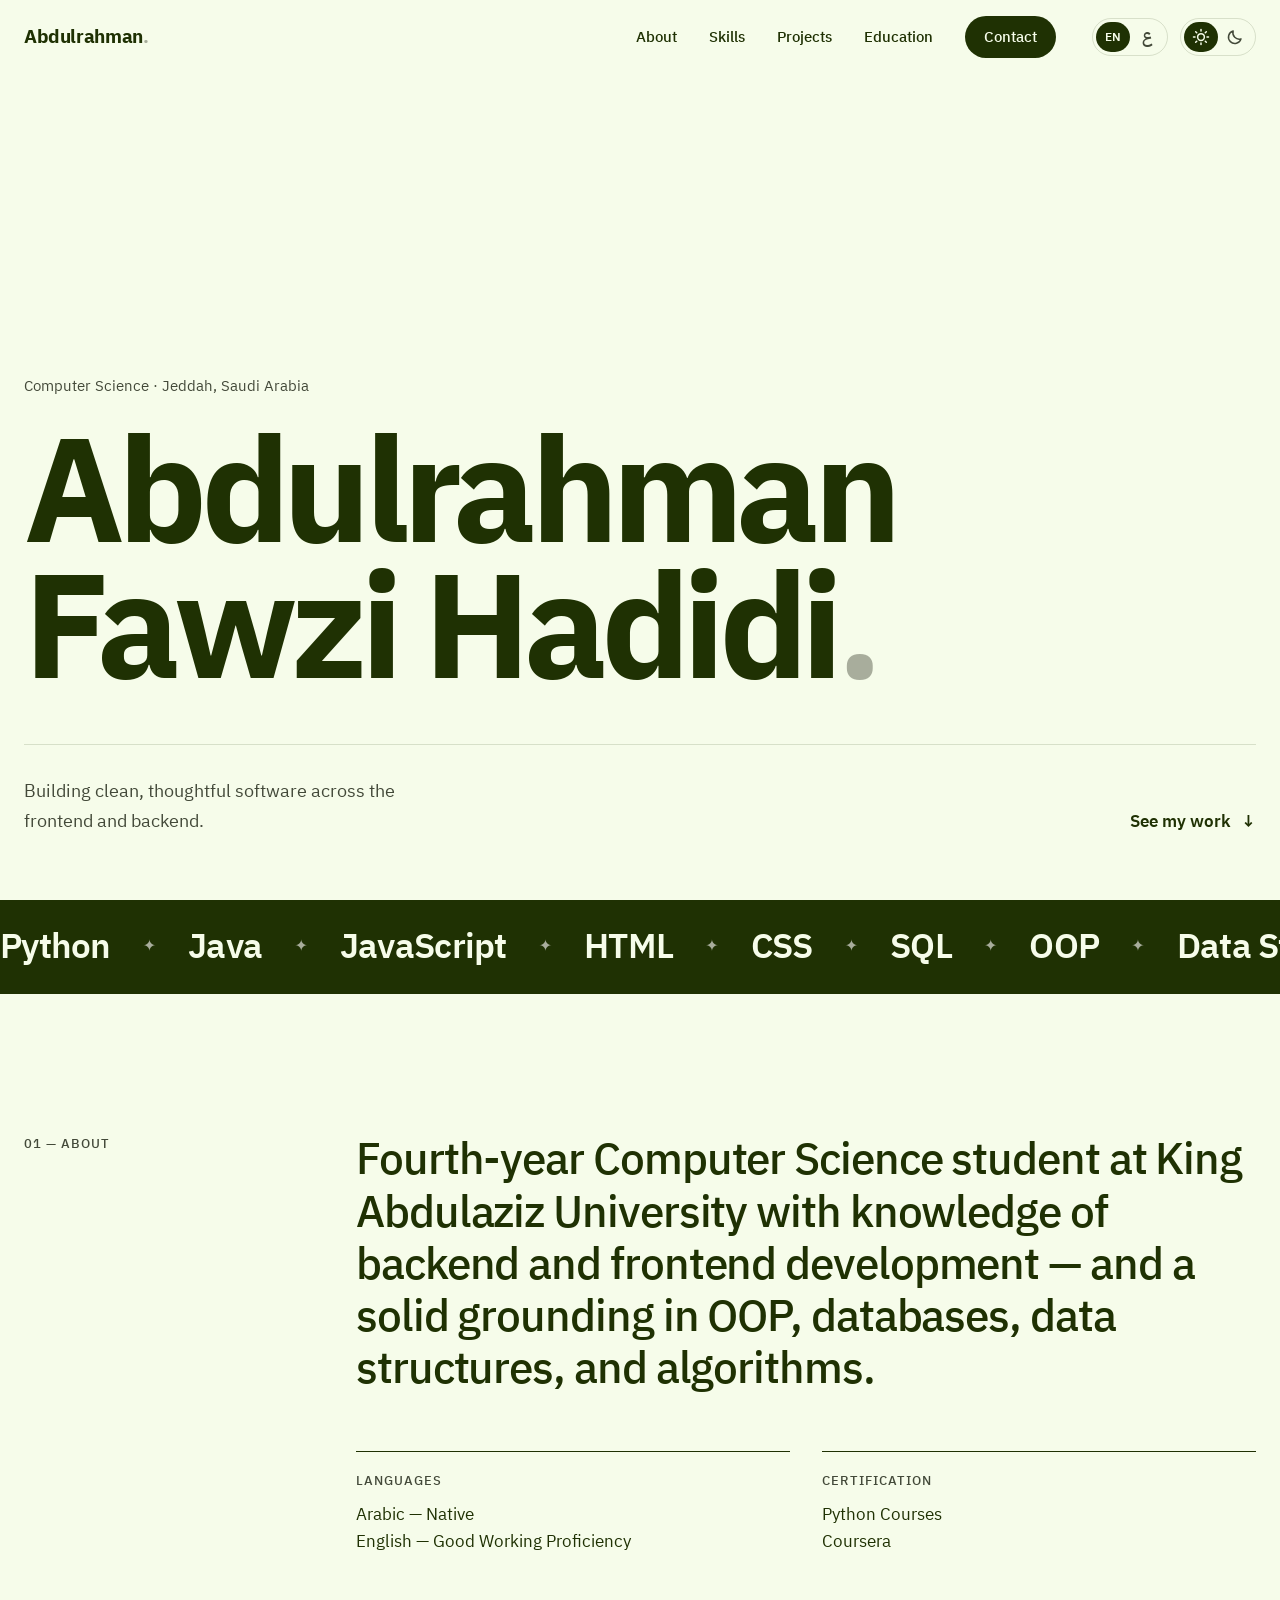
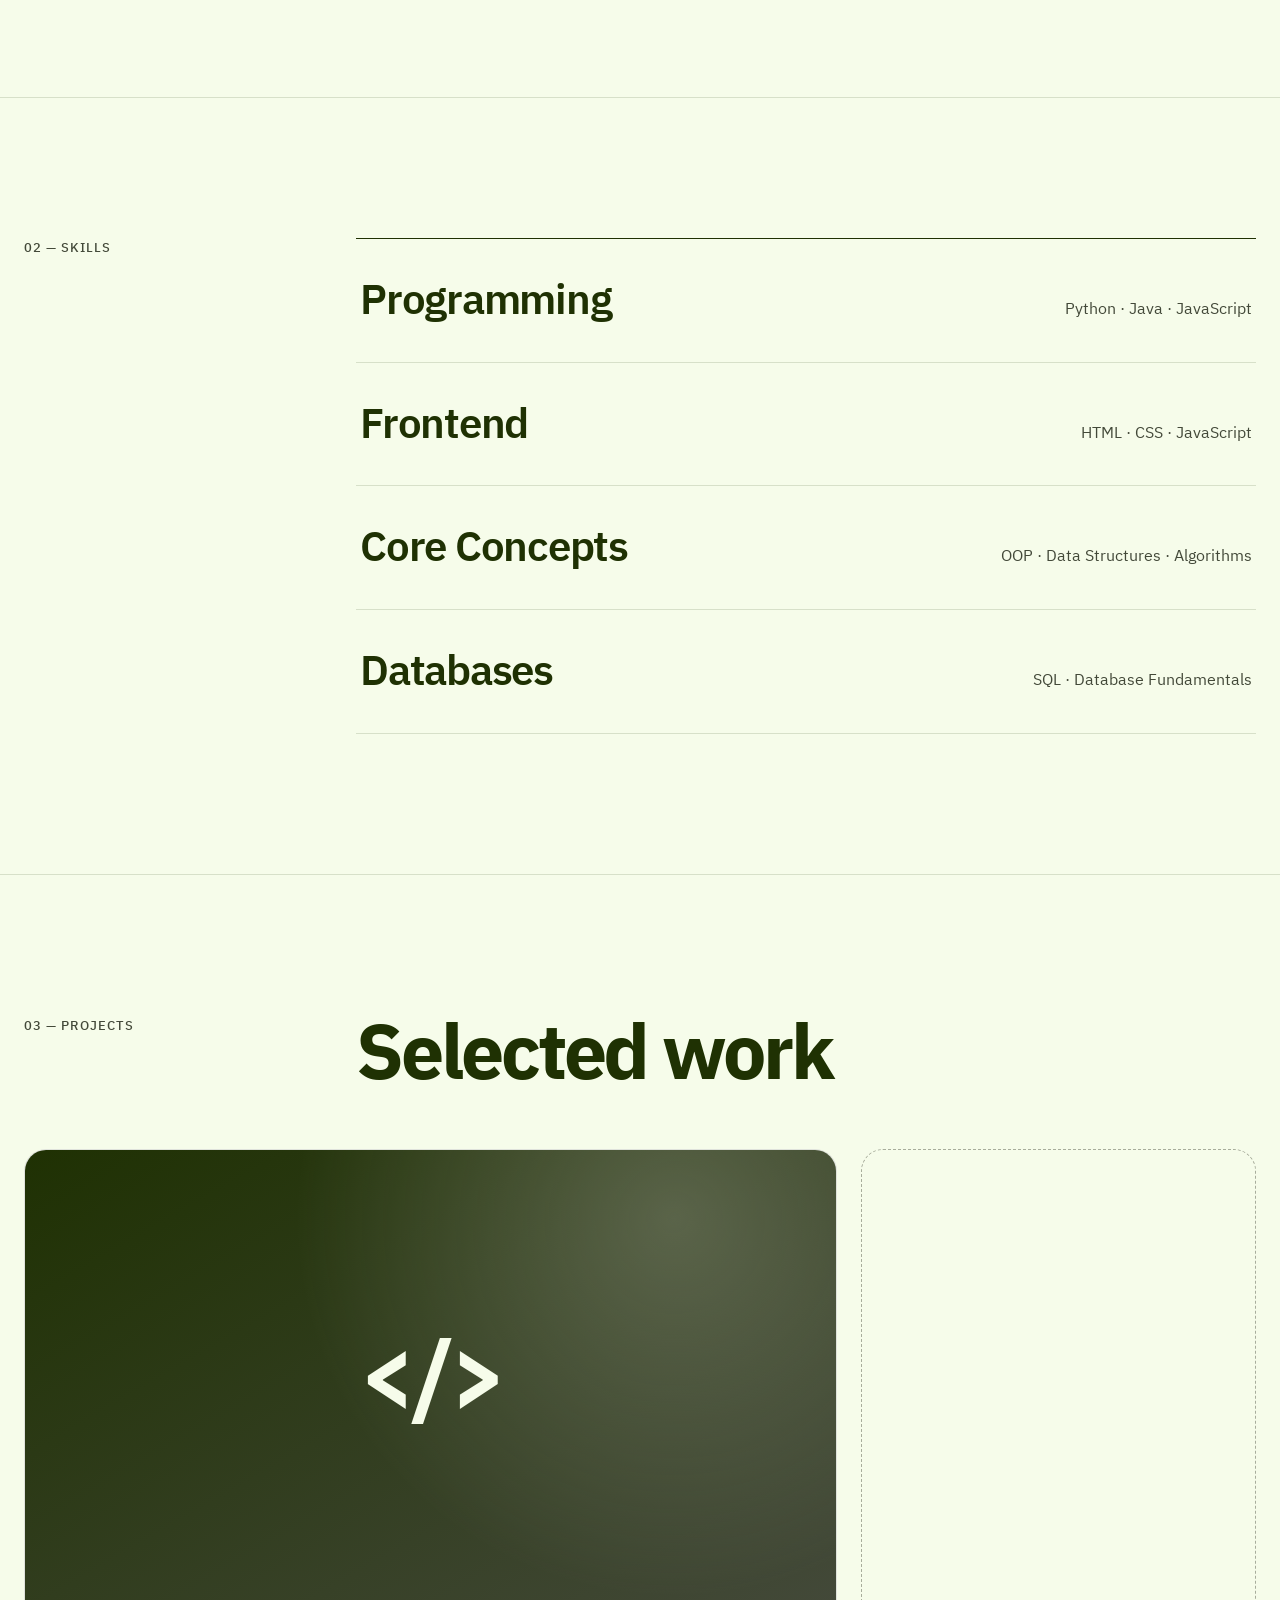
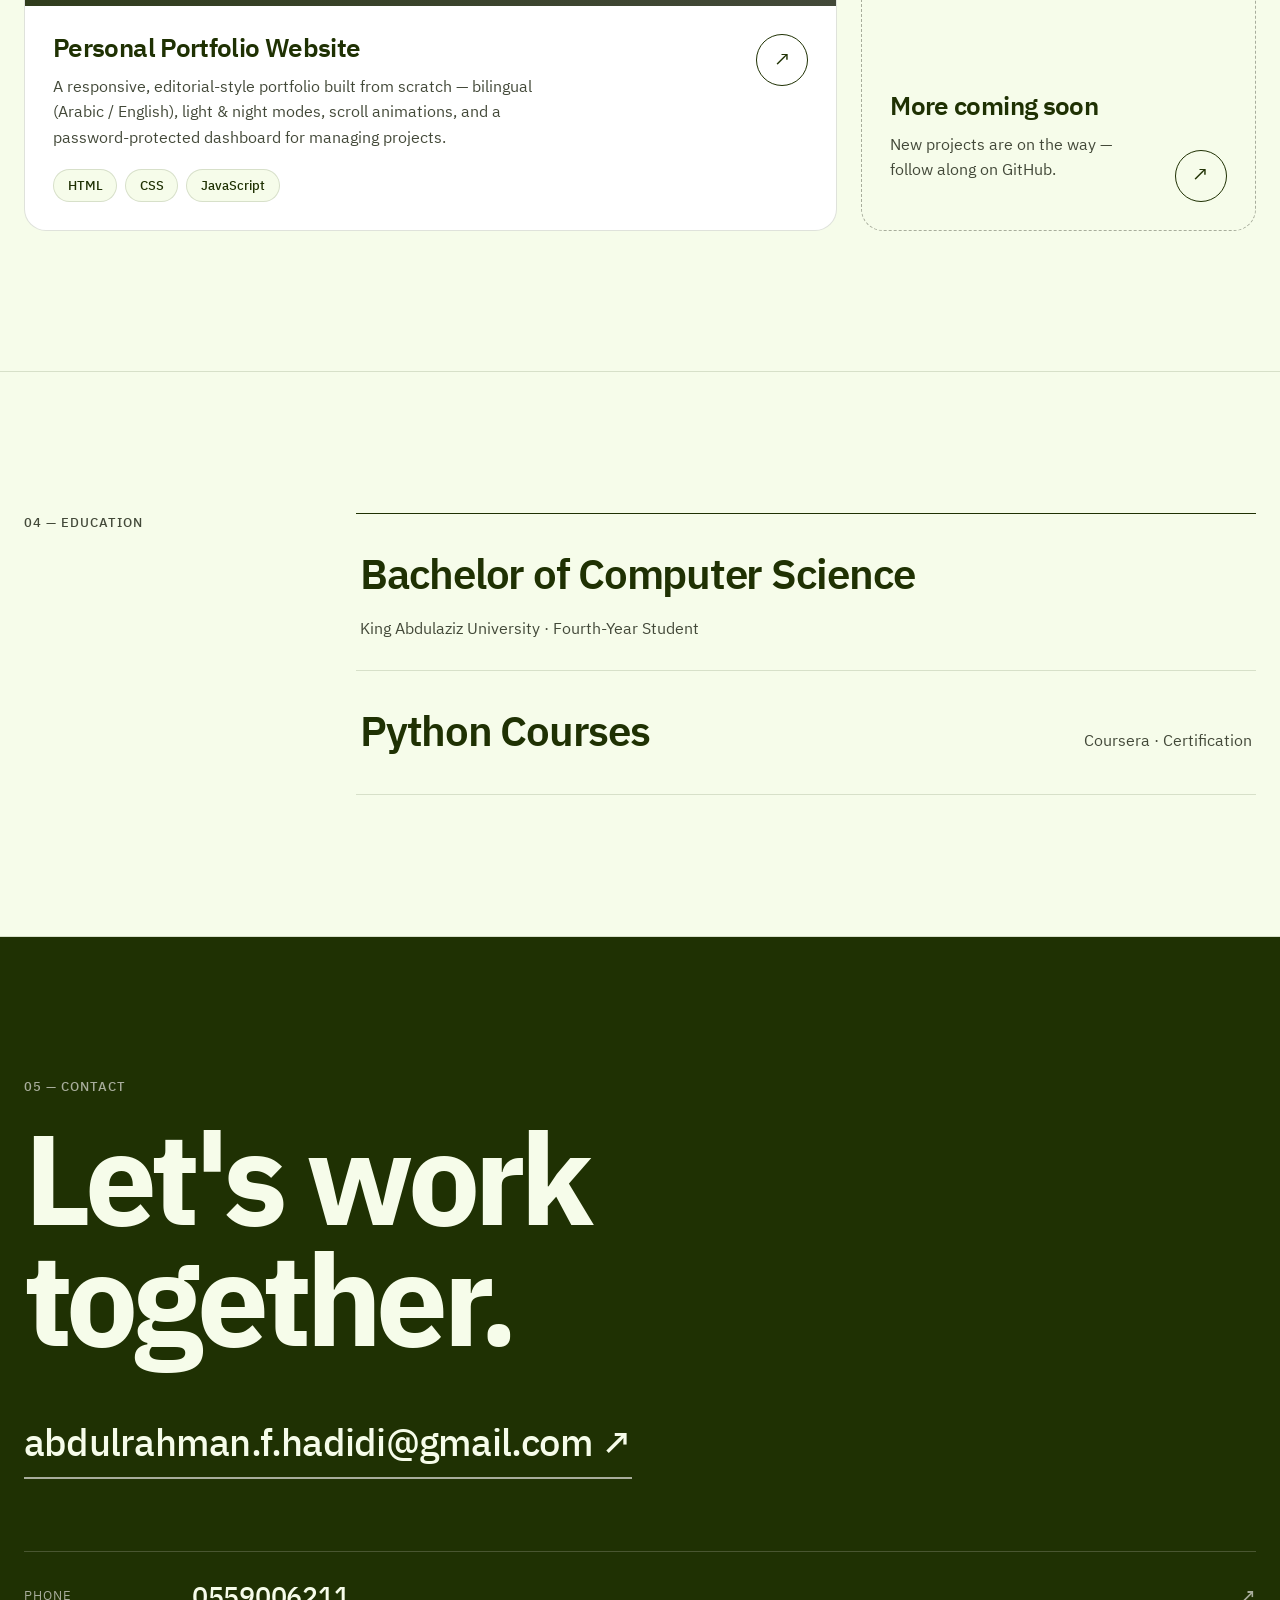
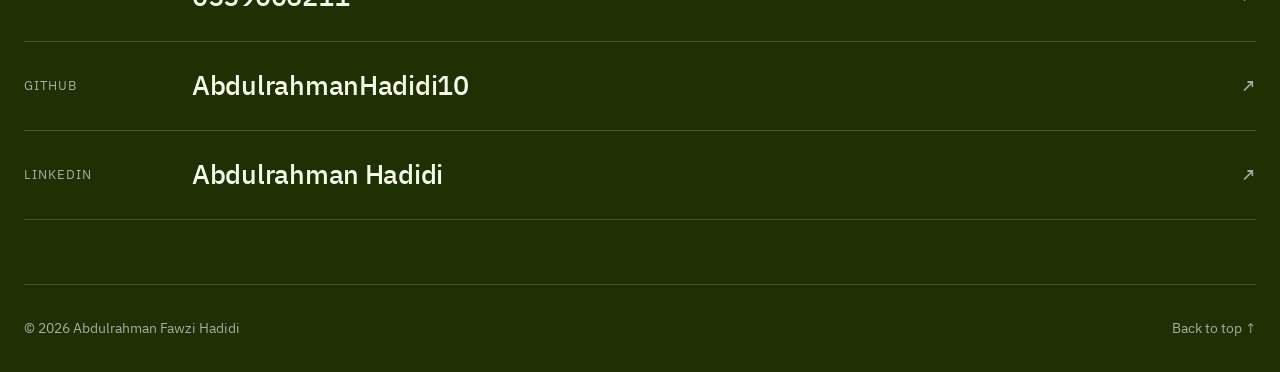
==== commit 04acf596: "Remove dashboard icon from footer; dashboard stays reachable by its URL Co-Authored-By: Claude Opus " ====
--- a/index.html
+++ b/index.html
@@ -152,12 +152,7 @@
       </div>
       <footer class="footer container">
         <p>&copy; <span id="year"></span> <span data-i18n="footer.name">Abdulrahman Fawzi Hadidi</span></p>
-        <div class="footer-right">
-          <a href="#home" class="to-top" data-i18n="footer.top">Back to top ↑</a>
-          <a href="dashboard.html" class="dash-link" data-i18n-label="footer.dash" aria-label="Dashboard" title="Dashboard">
-            <svg viewBox="0 0 24 24" width="15" height="15" fill="none" stroke="currentColor" stroke-width="2" stroke-linecap="round" stroke-linejoin="round"><rect x="4" y="11" width="16" height="10" rx="2"/><path d="M8 11V7a4 4 0 0 1 8 0v4"/></svg>
-          </a>
-        </div>
+        <a href="#home" class="to-top" data-i18n="footer.top">Back to top ↑</a>
       </footer>
     </section>
   </main>
--- a/style.css
+++ b/style.css
@@ -1,6 +1,6 @@
 /* ===== Palette ===== */
 :root {
-  --olive: #172600;   /* darker deep green */
+  --olive: #1F3103;   /* deep green */
   --moss: #434939;    /* grey olive */
   --sage: #A8AD9C;    /* light sage */
   --cream: #F6FCEA;   /* cream */
@@ -20,7 +20,7 @@
   --on-fill: var(--cream);
   --band: var(--olive);        /* marquee + contact section */
   --on-band: var(--cream);
-  --line: rgba(23, 38, 0, 0.14);
+  --line: rgba(31, 49, 3, 0.14);
   --nav-bg: rgba(246, 252, 234, 0.85);
 }
 
@@ -132,14 +132,15 @@
 .split-line { display: block; overflow: hidden; padding-bottom: .18em; margin-bottom: -.18em; }
 [lang="ar"] .split-line { padding-block: .08em .38em; margin-block: -.08em -.38em; }
 .split-line > span {
-  display: inline-block; transform: translateY(110%);
+  display: inline-block; transform: translateY(160%); /* far enough that nothing peeks into the padding */
   transition: transform 1.1s var(--ease);
 }
 .loaded .split-line > span { transform: none; }
 
 /* ===== Hero ===== */
 .hero {
-  min-height: 100vh; display: flex; align-items: flex-end;
+  min-height: 100vh; min-height: 100svh; /* svh: ignores the mobile browser's address bar */
+  display: flex; align-items: flex-end;
   padding: 8rem 0 4rem;
 }
 .eyebrow { font-size: .95rem; color: var(--muted); margin-bottom: 1.5rem; }
@@ -320,13 +321,6 @@
   font-size: .9rem; color: var(--sage);
 }
 .to-top:hover { color: var(--cream); }
-.footer-right { display: flex; align-items: center; gap: 1.25rem; }
-.dash-link {
-  display: grid; place-items: center; width: 32px; height: 32px; border-radius: 50%;
-  border: 1px solid rgba(168,173,156,.3); opacity: .55;
-  transition: opacity .3s, color .3s, border-color .3s;
-}
-.dash-link:hover { opacity: 1; color: var(--cream); border-color: var(--sage); }
 
 /* ===== Scroll reveal ===== */
 .reveal { opacity: 0; transform: translateY(40px); transition: opacity 1s var(--ease), transform 1s var(--ease); }
@@ -347,13 +341,44 @@
 [lang="ar"] .contact-title { margin-top: 1rem; }
 
 /* ===== Responsive ===== */
-@media (min-width: 761px) {
+/* Desktop & iPad landscape: full nav. iPad portrait & phones: menu button (≤ 900px). */
+@media (min-width: 901px) {
   .nav-links { order: 2; margin-inline-end: 1.25rem; }
 }
 
+/* iPad / tablet */
+@media (max-width: 1024px) {
+  .container { width: min(1240px, 100% - 3rem); }
+  .section { padding-block: clamp(4.5rem, 10vw, 7rem); }
+  .hero-title { font-size: clamp(3.2rem, 12.5vw, 9rem); }
+}
+
 @media (max-width: 860px) {
-  .split { grid-template-columns: 1fr; }
+  .split { grid-template-columns: 1fr; gap: 1.25rem; }
   .project-card.featured { grid-column: auto; }
+  .facts { margin-top: 2.5rem; }
+}
+
+/* Phones */
+@media (max-width: 600px) {
+  .container { width: calc(100% - 2.5rem); }
+  .hero { padding: 6.5rem 0 2.5rem; }
+  .eyebrow { font-size: .85rem; margin-bottom: 1rem; }
+  .hero-bottom { margin-top: 2rem; padding-top: 1.5rem; gap: 1.25rem; flex-direction: column; align-items: flex-start; }
+  .hero-sub { font-size: 1.05rem; }
+  .marquee { padding: .8rem 0; }
+  .statement { font-size: 1.45rem; }
+  .facts { grid-template-columns: 1fr; gap: 1.5rem; }
+  .row { flex-direction: column; align-items: flex-start; gap: .35rem; padding: 1.25rem .25rem; }
+  .row-title { font-size: 1.45rem; }
+  .row-meta { font-size: .92rem; }
+  .projects-grid { margin-top: 2rem; gap: 1rem; }
+  .project-info { padding: 1.35rem; gap: 1rem; }
+  .project-info h3 { font-size: 1.3rem; }
+  .circle-arrow { width: 44px; height: 44px; font-size: 1.1rem; }
+  .contact-title { margin: 1rem 0 2rem; }
+  .contact-list { margin-top: 3rem; }
+  .footer { flex-direction: column; align-items: flex-start; margin-top: 3rem; }
 }
 
 @media (max-width: 420px) {
@@ -362,7 +387,7 @@
   .logo { font-size: 1.05rem; }
 }
 
-@media (max-width: 760px) {
+@media (max-width: 900px) {
   .nav-toggle { display: block; }
   .nav { backdrop-filter: none; }
   .nav-links {
@@ -381,6 +406,25 @@
   [dir="rtl"] .row:hover .row-title { transform: translateX(-.5rem); }
 }
 
+/* Touch screens (phones, iPad): no sticky hover effects, bigger tap targets */
+@media (hover: none) {
+  .row:hover::before { transform: scaleY(0); }
+  .row:hover .row-title,
+  [dir="rtl"] .row:hover .row-title { transform: none; color: inherit; }
+  .row:hover .row-meta { color: var(--muted); opacity: 1; }
+  .project-card:hover,
+  .project-card:hover .thumb-inner,
+  .project-card:hover .project-thumb img { transform: none; }
+  .project-card:hover .circle-arrow { background: none; color: inherit; transform: none; }
+  .project-card:active { transform: scale(.98); }
+  .contact-list a:hover { padding-inline-start: 0; color: inherit; }
+  .seg button { height: 34px; }
+  .seg-thumb { height: 34px; }
+  .nav-toggle { width: 40px; height: 40px; }
+  .nav-toggle span:first-child { top: 15px; }
+  .nav-toggle span:last-child { top: 23px; }
+}
+
 @media (prefers-reduced-motion: reduce) {
   html { scroll-behavior: auto; }
   .reveal, .split-line > span { opacity: 1; transform: none; transition: none; }
